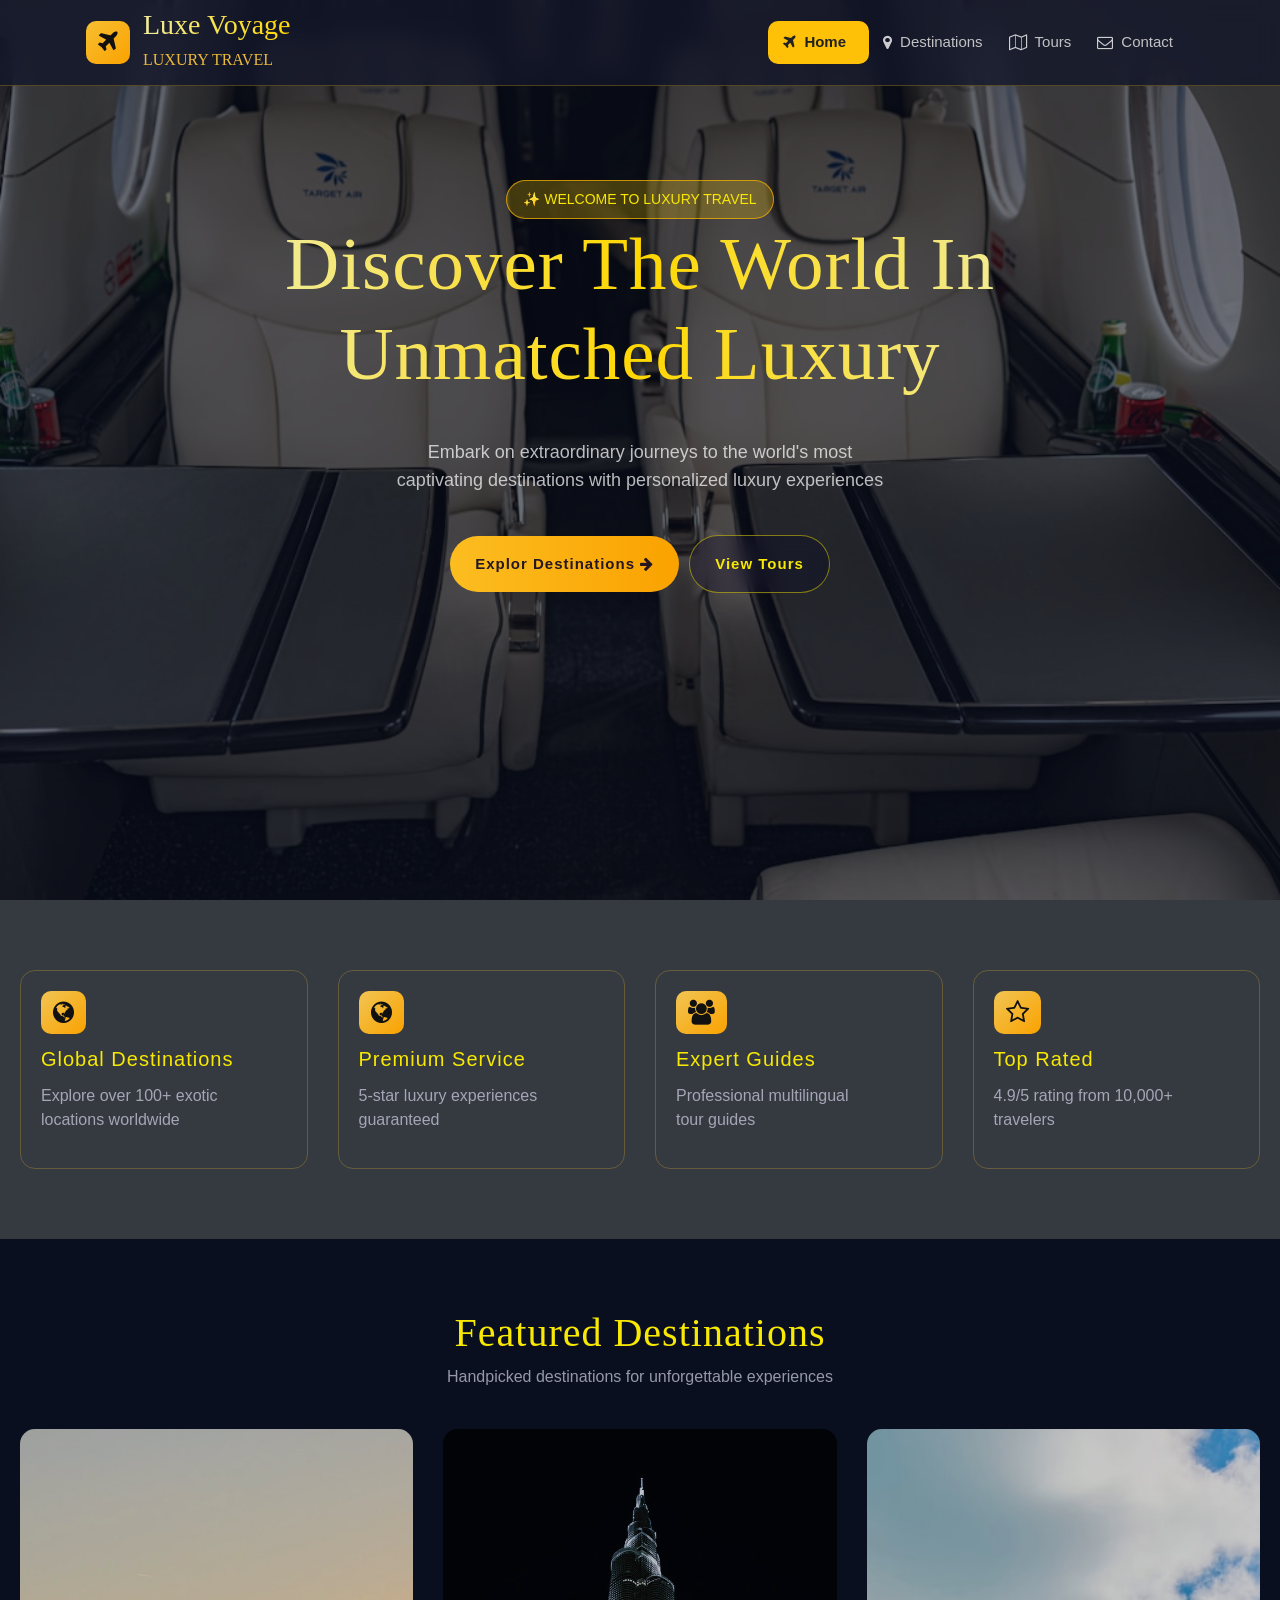
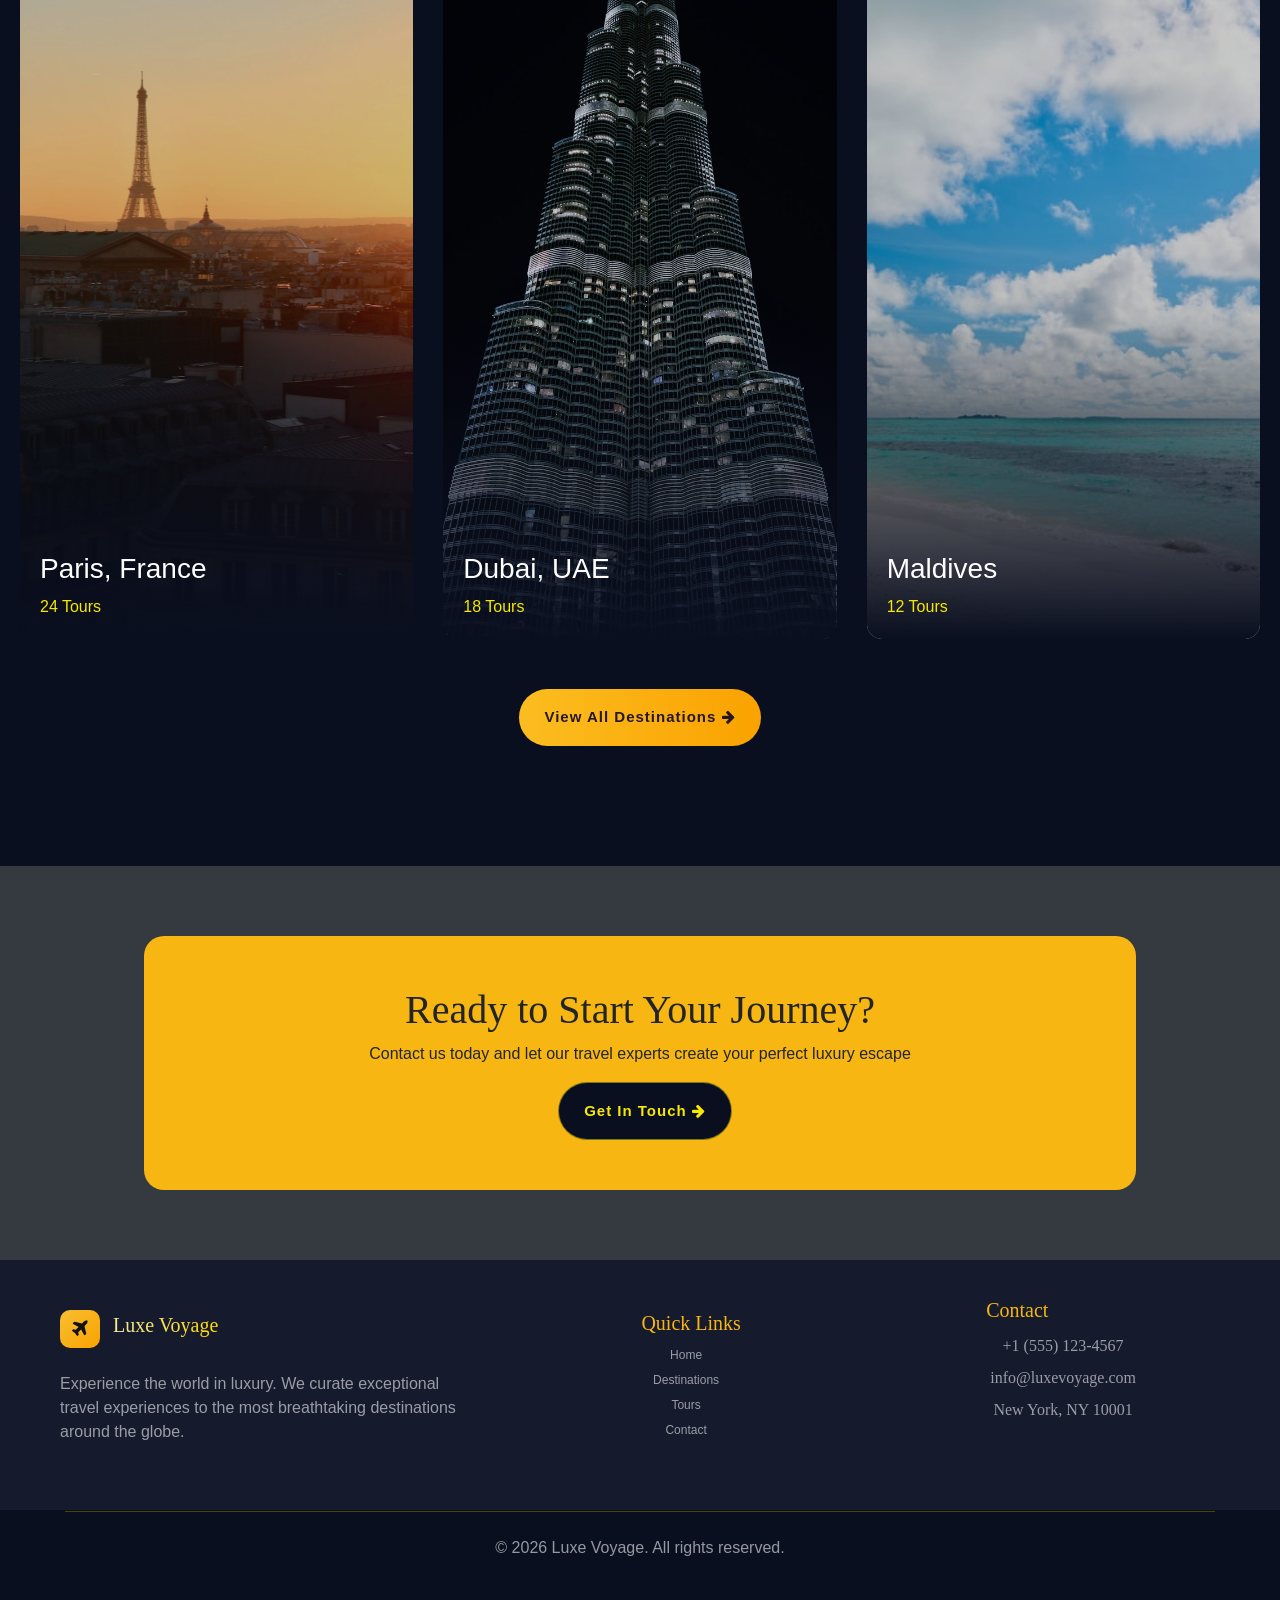
==== index.html @ 3709fa6e "تغيير اسم الصفحة الرئيسية إلى index.html" ====
<!DOCTYPE html5>
<html lang="en">
<head>
    <meta charset="UTF-8">
    <meta name="viewport" content="width=device-width, initial-scale=1.0">
    <title>Home page</title>

    <link rel="stylesheet" href="css/bootstrap.css">
    <link rel="stylesheet" href="css/font-awesome.min.css">
    <link rel="stylesheet" href="css/style.css">
</head>
<body>
     <header>
         <nav class="navbar navbar-expand-lg container">  
            <div class="logo d-flex hover-box" >
                <i class="fa fa-plane hover-i" aria-hidden="true"></i>
                <div class="logo-text">
                    <h3 style="background: linear-gradient(to right,#f1ec9b, gold); 
                        background-clip: text;
                        -webkit-background-clip: text;
                        color: transparent;">Luxe Voyage</h3>
                    <h6>LUXURY TRAVEL</h6>
                </div>
            </div>

         <button type="button" class="navbar-toggler " data-toggle="collapse" data-target="#menu">
                <span class="navbar-toggler-icon icon-nav"><i class="fa fa-bars" aria-hidden="true"></i></span>
            </button>
    
            <div class="collapse navbar-collapse" id="menu">
                <ul class="nav navbar-nav" style="position: absolute; right: 15px;">
                    <li class="nav-item active" style="background-color: #FFC107;border-radius: 10px;padding: 0px 15px;"><i class="fa fa-plane" aria-hidden="true" style="color: #222";></i><a class="nav-link" href="home.html" style="color: #222; font-size: 15px; font-weight: 600;">Home</a></li>

                    <li class="nav-item" ><i class="fa fa-map-marker" aria-hidden="true"></i><a class="nav-link" href="Destinations.html" style="font-size: 15px; color: #e0e0e0d8;">Destinations</a></li>

                    <li class="nav-item " ><i class="fa fa-map-o" aria-hidden="true"></i><a class="nav-link" href="tours.html" style="color: #e0e0e0d8; font-size: 15px;">Tours</a></li>

                    <li class="nav-item"><i class="fa fa-envelope-o" aria-hidden="true"></i><a class="nav-link" href="contact.html" style="color: #e0e0e0d8; font-size: 15px;">Contact</a></li>

                </ul>            
            </div>
                    
        </nav>
    
    </header>


    <section>
        <div class="img-main" style="background-color: #121629fa;">
            <div class="overlay"></div>
            <div class="content w-60 ">
                <h6>✨ WELCOME TO LUXURY TRAVEL</h6>
                <h1>Discover The World In Unmatched Luxury</h1>
                <p>Embark on extraordinary journeys to the world's most captivating destinations with personalized luxury experiences</p>
                <div class="buttons d-flex" style="justify-content: center; align-items: center;">
                    <button class="btn-Destinations"><a href="Destinations.html">Explor Destinations  <i class="fa fa-arrow-right" aria-hidden="true"></i></a></button>
                    <button class="btn-Tours"><a href="tours.html" style="color: #f8e802;">View Tours</a></button>
                </div>

            </div>
        </div>
    </section>

    <section class="bg-dark" style="padding: 70px 20px;">
        <div class="row" id="hover-container">
            <div class="col-lg-3 hover-box">
                <div class="data">
                    <i class="fa fa-globe" aria-hidden="true"></i>
                    <h4>Global Destinations</h4>
                    <p>Explore over 100+ exotic locations worldwide</p>
                </div>
            </div>
            <div class="col-lg-3 hover-box">
                <div class="data ">
                    <i class="fa fa-globe" aria-hidden="true"></i>
                    <h4>Premium Service</h4>
                    <p>5-star luxury experiences guaranteed</p>
                </div>
            </div>
            <div class="col-lg-3 hover-box">
                <div class="data">
                    <i class="fa fa-users" aria-hidden="true"></i>
                    <h4>Expert Guides</h4>
                    <p>Professional multilingual tour guides</p>
                </div>
            </div>
            <div class="col-lg-3 hover-box">
                <div class="data">
                    <i class="fa fa-star-o" aria-hidden="true"></i>
                    <h4>Top Rated</h4>
                    <p>4.9/5 rating from 10,000+ travelers</p>
                </div>
            </div>
        </div>
    </section>

    <section style="padding: 70px 20px; background-color: #0a0f20;">
        <div class="head text-center">
            <h1>Featured Destinations</h1>
            <p>Handpicked destinations for unforgettable experiences</p>
        </div>
        <br>
        <div class="row">
            <div class="col-lg-4">
                <div class="one">
                    <div class="img1">
                        <div class="overlay-img">
                       
                            <h3 style="color: #fff; position: absolute; left: 20px; bottom: 45px;">Paris, France</h3>
                            <span style="color: #f8e802; position: absolute; left: 20px; bottom: 20px;">24 Tours</span>
                        </div>
                     </div>
               
                </div>    
                    
                </div>
            
            <div class="col-lg-4">
                <div class="one" style="overflow: hidden;">
                    <div class="img2">
                    <div class="overlay-img">
                    
                        <h3 style="color: #fff; position: absolute; left: 20px; bottom: 45px;">Dubai, UAE</h3>
                        <span style="color: #f8e802; position: absolute; left: 20px; bottom: 20px;">18 Tours</span>
                   
                </div>
                    
                </div>
                </div>
                
            </div>
            <div class="col-lg-4">
                <div class="one" style="overflow: hidden;">
                    <div class="img3">
                    <div class="overlay-img">
                    
                        <h3 style="color: #fff; position: absolute; left: 20px; bottom: 45px;">Maldives</h3>
                        <span style="color: #f8e802; position: absolute; left: 20px; bottom: 20px;">12 Tours</span>
                    
                </div>
                    
                </div>
                </div>
                
            </div>
        </div>
        <button class="btn-Destinations" style="margin: 50px auto;"><a href="Destinations.html">View All Destinations  <i class="fa fa-arrow-right" aria-hidden="true"></i></a></button>
        
    </section>

    <section style="padding: 70px 20px;" class="bg-dark">
        <div class="contact">
            <h1>Ready to Start Your Journey?</h1>
            <p>Contact us today and let our travel experts create your perfect luxury escape</p>
            <button class="btn-Tours"><a href="contact.html" style="color: #f8e802;">Get In Touch  <i class="fa fa-arrow-right" aria-hidden="true"></i></a></button>
        </div>
    </section>

    <footer class="d-flex">
        <div class="foot">
            <div  class="logo d-flex" style="justify-content: flex-start; align-items: center;">
                <i class="fa fa-plane" aria-hidden="true" style="font-size: 20px;"></i>
                
                    <h3 style="background: linear-gradient(to right,#f1ec9b, gold); 
                        background-clip: text;
                        -webkit-background-clip: text;
                        color: transparent;
                        font-size: 20px;">Luxe Voyage</h3>
            </div>
            <br>
            <p>Experience the world in luxury. We curate exceptional travel experiences to the most breathtaking destinations around the globe.</p>
        </div>
        <div class="quick-links">           
            <h4>Quick Links</h4>
            <ul>
                <li><a href="home.html">Home</a></li>
                <li><a href="Destinations.html">Destinations</a></li>
                <li><a href="tours.html">Tours</a></li>
                <li><a href="contact.html">Contact</a></li>
            </ul>
        </div>
        <div class="number" style="margin-top: -30px;">
            <h4>Contact</h4>
            <ul>
                <li>+1 (555) 123-4567</li>
                <li>info@luxevoyage.com</li>
                <li>New York, NY 10001</li>
            </ul>
        </div>

    </footer>
    <div class="footer">
        <hr style="background-color: #f8b60252; width: 90%; margin: auto;">
        <br>
        <p>© 2026 Luxe Voyage. All rights reserved.</p>
        <br>
    </div>
    
    <div class="scroll-btn">
        <i class="fa fa-arrow-up" aria-hidden="true"></i>
    </div>


    <script src="js/jquery.js"></script>
    <!-- <script src="js/popper.js"></script> -->
    <script src="js/bootstrap.js"></script>
    <script src="js/main.js"></script>
    
</body>
</html>
---- css/style.css ----
*{
    padding: 0;
    margin: 0;
    box-sizing: border-box;
    font-family: Playfair Display;
    
}
i{
    transition: 0.2s;
}
.overlay{
    position: absolute;
     background-color: #0a0f209a; 
     top: 0; 
     right: 0; 
     height: 100%;
      width: 100%;
}

a, p{
    font-family: Arial, Helvetica, sans-serif;
}
header{
    position: fixed;
    width: 100%;
    z-index: 9;
    border-bottom: 1px solid #ffc10742;
    background-color: #121629c7;
    backdrop-filter: blur(10px);
    resize: vertical;
}
.icon-nav{
    position: relative;
     
}
.icon-nav i{
    color: #ffffffab;
    position: absolute;
    font-size: 30px;
    text-align: center;
    right: 8%;
}
nav{
    display: flex;
    justify-content: space-between;
    align-items: center;
    
}
.logo{
    color: #ebb93b;
    display: flex;
    align-items: center;
    justify-content: space-between;
}
.logo i{
    background: linear-gradient(to bottom right,#f7bf32, #faa200);
    font-size: 25px;
    padding: 9px 12px;
    border-radius: 10px;
    margin-right: 13px;
    color: #111;
}
ul li{
    display: flex;
    justify-content: center;
    align-items: center;
    margin-right: 10px;
    padding: 2px 4px;
}
ul li:hover, .btn:hover{
    background-color: #eeeeee1e;
    border-radius: 5px;
}

ul li a{
    color: #fff;
    font-size: 12px;
}
ul li i{
    color: #ffffffc9;
}
ul .active{
    background-color: #FFC107;
    border-radius: 5px;
    padding: 1px 8px;
    color: #fff;
}
.img-main{
    background-image: url('../images/main.jpg');
    background-position: center;
    height: 100vh;
    width: 100%;
    background-size: cover;
    background-repeat: no-repeat;
    position: relative;
}
.content{
    position: absolute;
    left: 20%;
    top: 20%;
    right: 20%;
    text-align: center;
}
.content h6{
    text-align: center;
    margin: auto;
    color: #f8e802;
    background-color: #f8cb023f;
    border: 1px solid #f8b202bb;
    padding:10px;
    width: 35%;
    font-family: Arial, Helvetica, sans-serif;
    border-radius: 30px;
    font-weight: 350;
    font-size: 14px;
}
.content h1{
    background: linear-gradient(to right,#f1ec9b, gold, #f1ec9b); 
    background-clip: text;
    -webkit-background-clip: text;
    color: transparent;
    font-size: 75px;
    letter-spacing: 1px;
}
.content p{
    color: #ffffffb7;
    width: 65%;
     text-align: center;
    margin: auto;
    font-size: 18;
    font-family: Arial, Helvetica, sans-serif;
    line-height: 1.55;
    margin: 40px auto;
}
.btn-Destinations{
    background: linear-gradient(to right,#fcbd20, #faa200);
    padding:17px 25px;
    border-radius: 30px;
    outline: none;
    border: none;
    display: flex;
    align-items: center;
    transition: 0.5s;
}
.btn-Destinations:hover{
    box-shadow:0px 8px 8px  #eeae0e91;
}
.btn-Destinations a, .btn-Tours a{
    color: #040127de;
    font-size: 15px;
    letter-spacing: 1px;
    font-weight: 550;
}
.btn-Tours{
    padding:17px 25px;
    border-radius: 30px;
    outline: none;
    border: .1px solid #f8e8027a;
    background-color: #04012744;
    margin-left: 10px;
    transition: 0.5s;
    backdrop-filter: blur(10px);
}
.btn-Tours:hover{
    background-color: #04012769;
    backdrop-filter: blur(10px);
}
.data{
    border: 1px solid #f7bf3242;
    padding: 20px;
    border-radius: 15px;
    transition: 0.5s;

}
.data:hover{
    border: 1px solid #f8e802c5;
}
.data h4{
    color: #f8e802;
    font-family: Arial, Helvetica, sans-serif;
    margin: 13px 0;
    font-size: 20px;
    letter-spacing: 1px;
}
.data p{
    color: #e0def3a8;
    width: 80%;
}
.data i{
   background: linear-gradient(to bottom right,#f1c554, #faa200);
   font-size: 25px;
   padding: 9px 12px;
   border-radius: 10px;
   margin-right: 13px;
   color: #111;
   transition: all 0.4s cubic-bezier(0.175, 0.885, 0.32, 1.275);
}
.data:hover i {   
    box-shadow: 
        0 0 15px #ffc107e6, 
        0 0 30px #ffc10799,
        0 0 50px #ff98004d;    
}
.head h1{
     color: #f8e802;
     letter-spacing: 1px;
}
.head p{
    color: #e0def3a8;
}
.overlay-img{
  position: absolute;
  background-color: #0a0f2033;
  top: 0;
  right: 0;
  left: 0;
  bottom: 0;
  height: 100%;
  width: 100%;
  transition:0.5s;
  z-index: 1;
}
.img1 {
  position: relative;
  overflow: hidden;
  height: 90vh;
  display: flex;
  flex-direction: column;
  justify-content: flex-end;
  padding: 20px;
  border-radius: 15px;
}
.img1::before {
  content: "";
  position: absolute;
  top: 0; 
  left: 0;
  width: 100%;
  height: 100%;
  background-image: linear-gradient(to bottom, rgba(0,0,0,0) 60%, #0a0f20 100%),
    url('../images/paris0.jpg');
  background-size: cover;
  background-position: center;
  transition: transform 0.5s ease;
  z-index: 1; /* لجعلها خلف النص */
}
.img1:hover::before {
  transform: scale(1.07);
}
.img2 {
  position: relative;
  overflow: hidden;
  height: 90vh;
  display: flex;
  flex-direction: column;
  justify-content: flex-end;
  padding: 20px;
  border-radius: 15px;
}
.img2::before {
  content: "";
  position: absolute;
  top: 0; 
  left: 0;
  width: 100%;
  height: 100%;
  background-image: linear-gradient(to bottom, rgba(0,0,0,0) 60%, #0a0f20 100%),
    url('../images/dubai0.jpg');
  background-size: cover;
  background-position: center;
  transition: transform 0.5s ease;
  z-index: 1; /* لجعلها خلف النص */
}
.img2:hover::before {
  transform: scale(1.07);
}
.img3 {
  position: relative;
  overflow: hidden;
  height: 90vh;
  display: flex;
  flex-direction: column;
  justify-content: flex-end;
  padding: 20px;
  border-radius: 15px;
}
.img3::before {
  content: "";
  position: absolute;
  top: 0; 
  left: 0;
  width: 100%;
  height: 100%;
  background-image: linear-gradient(to bottom, rgba(0,0,0,0) 60%, #0a0f20 100%),
    url('../images/maldiv.jpg');
  background-size: cover;
  background-position: center;
  transition: transform 0.5s ease;
  z-index: 1; /* لجعلها خلف النص */
}
.img3:hover::before {
  transform: scale(1.07);
}

.overlay-img h3, span{
    font-family: Arial, Helvetica, sans-serif;
}
.contact{
    background-color: #f7b612;
    text-align: center;
    padding: 50px;
    width: 80%;
    margin: auto;
    border-radius: 20px;
}
.contact button{
    background-color: #0a0f20;
}
.contact button:hover{
    background-color: #0a0f20ce;
}
footer{
    background-color: #121629fa;
    padding:50px 60px;
    justify-content: space-between;
    align-items: center;
    
}
footer p , .footer p{
    color: #eeeeee9d;
}
.foot{
    width: 35%;
}
.quick-links h4, .number h4{
    color: #f7b612;
    font-size: 20px;
}
.quick-links ul li a, .number ul li{
    color: #eeeeee9d;
    line-height: 1.75;
}
.quick-links, .number{
    margin-right: 70px;

}
.footer{
    background-color: #0a0f20;
    padding: 1px;
    text-align: center;
}
.scroll-btn{
    width: 40px;
    height: 40px;
    border-radius: 50%;
    /* position: absolute; */
    bottom: 10px;
    right: 10px;
    background: linear-gradient(to top,#f7c139, #FFC107);
    display: flex;
    justify-content: center;
    align-items: center;
    cursor: pointer;
    display: none;
    position: fixed;
    z-index: 99;
}
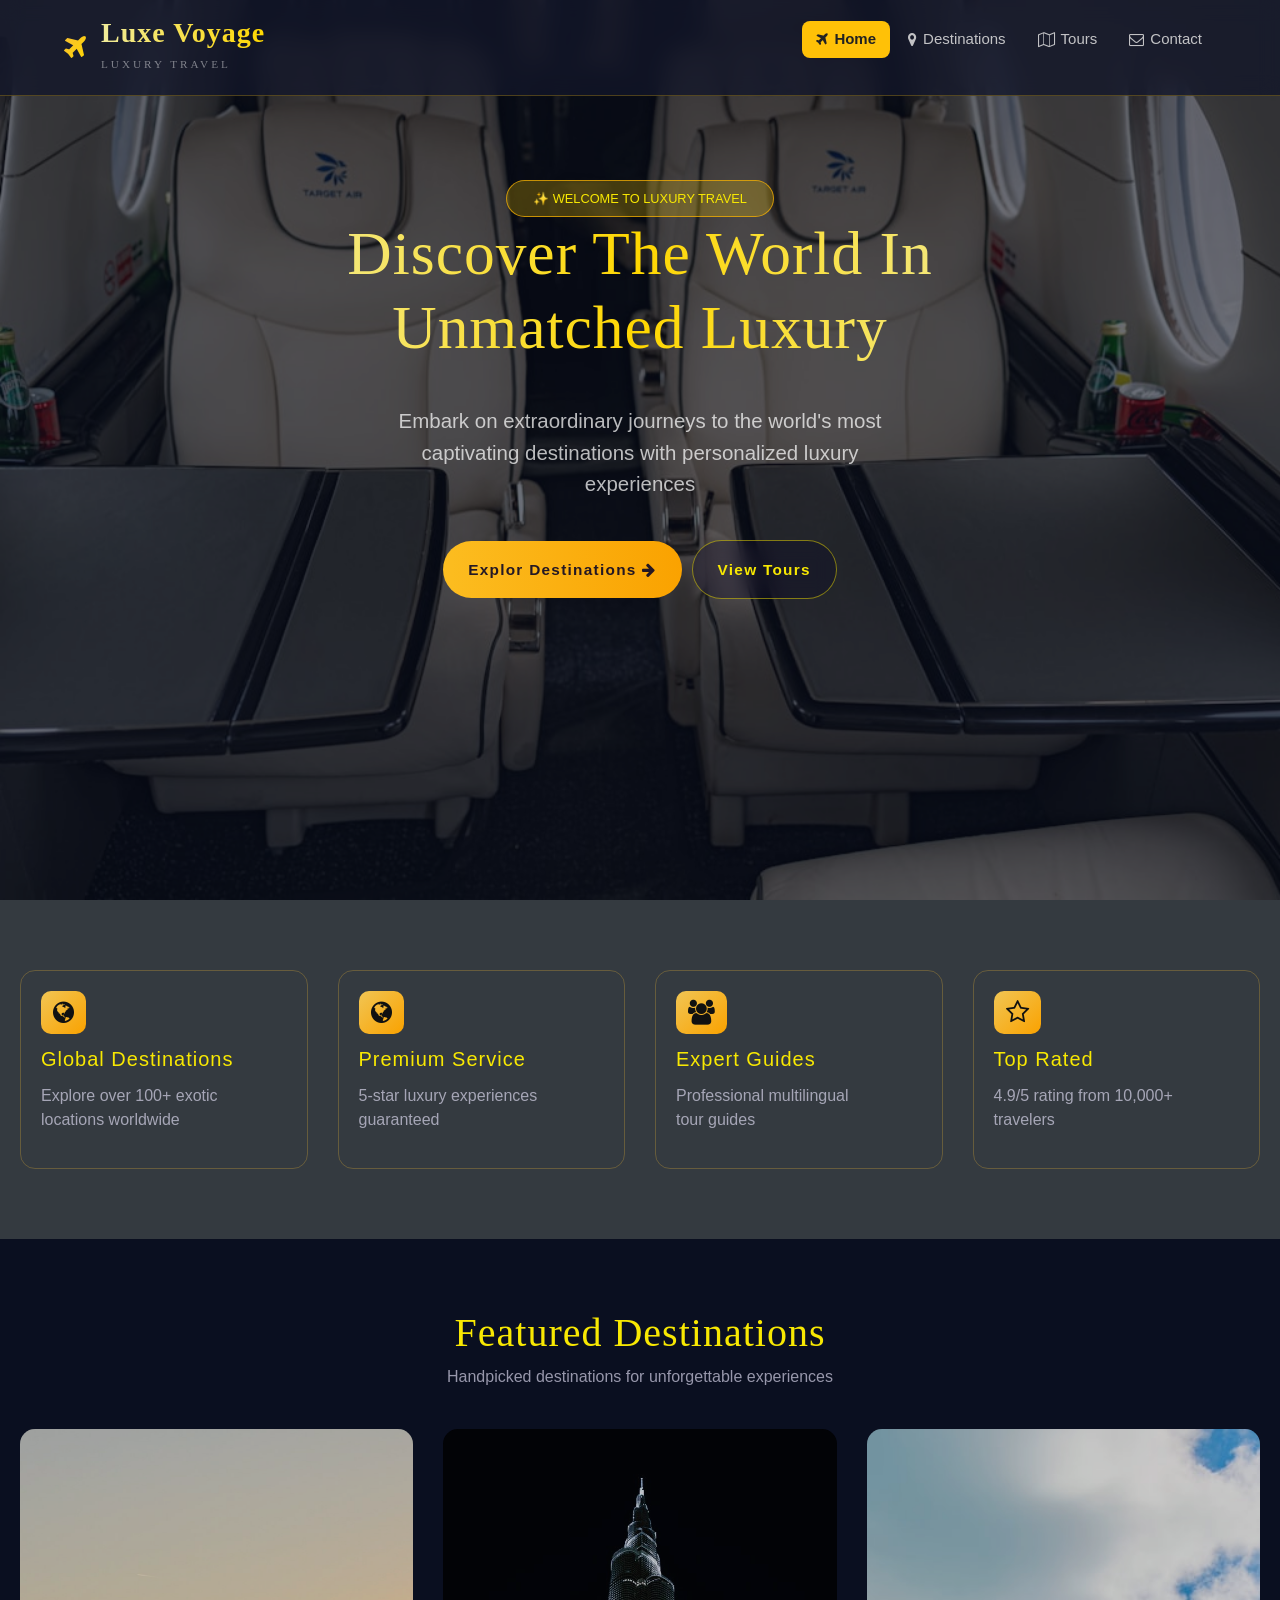
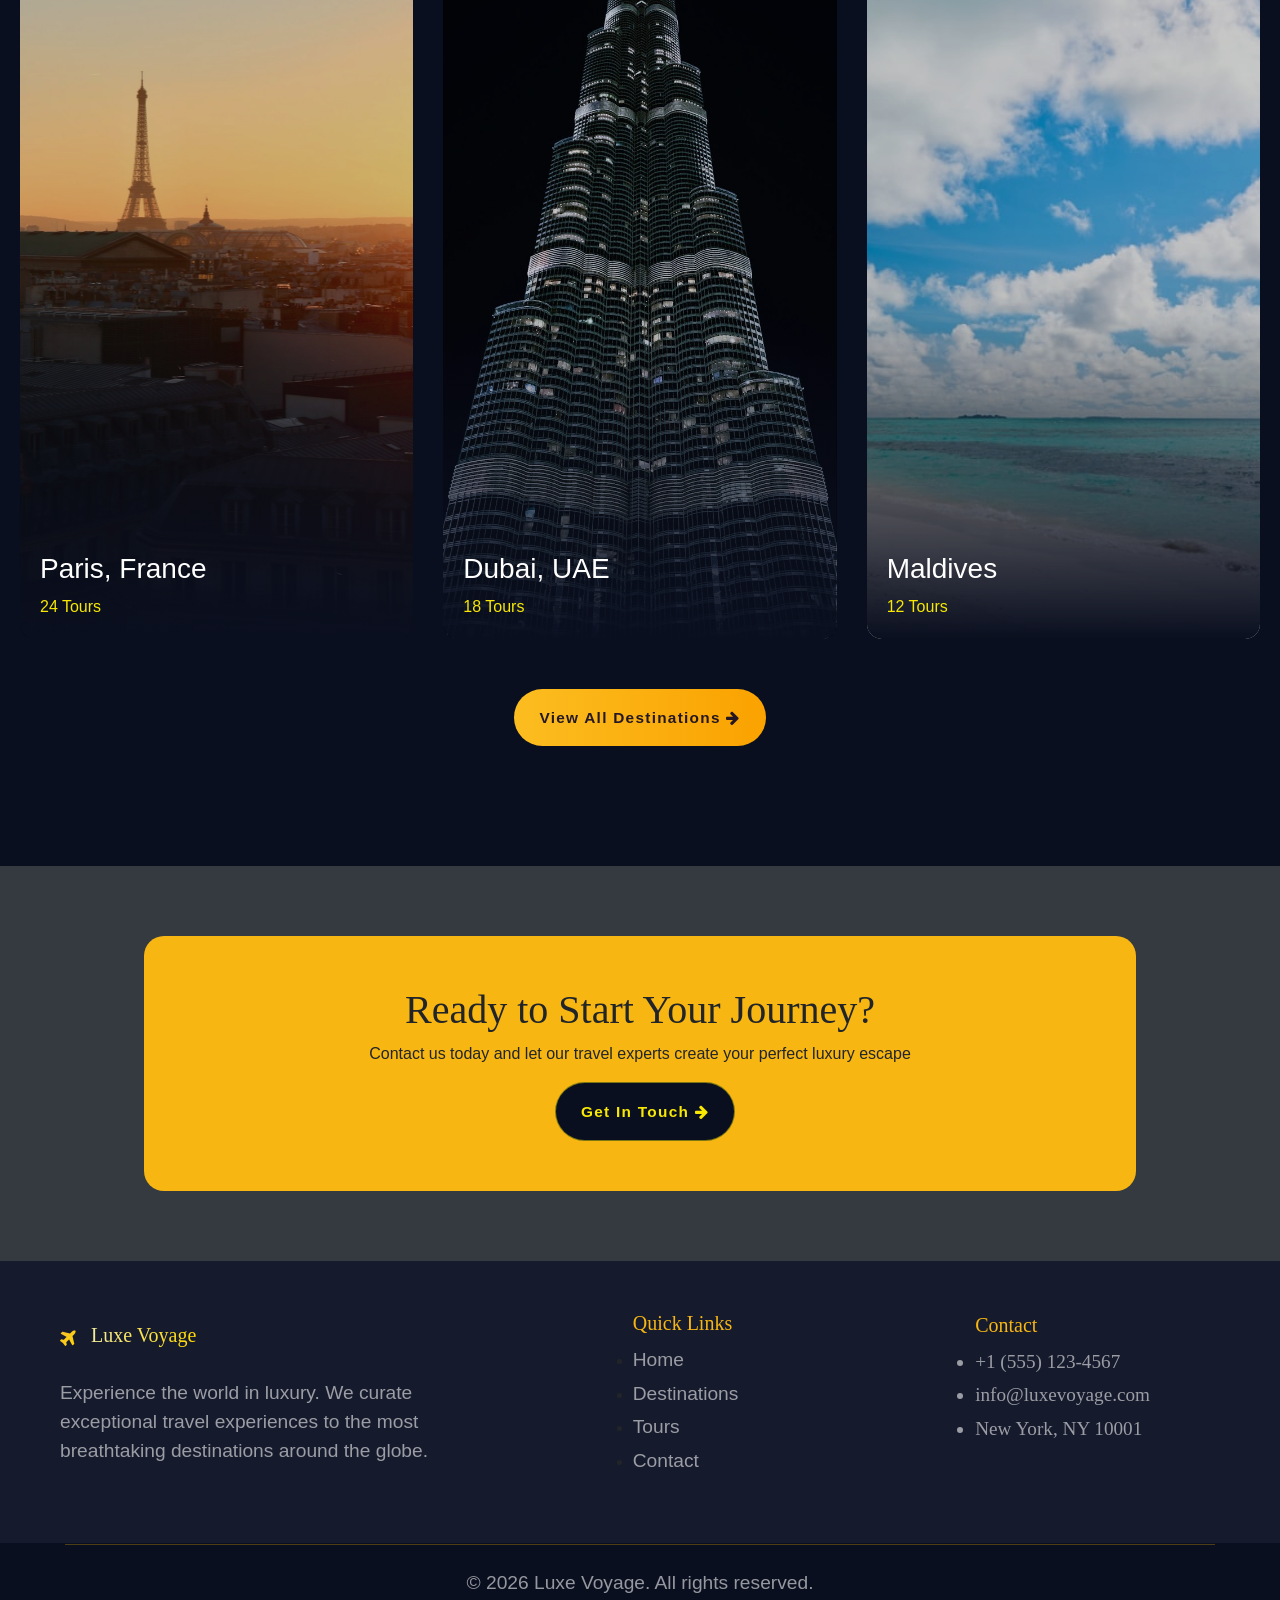
==== commit b9ce628d: "تعديل في تجاوب الصفحات" ====
--- a/index.html
+++ b/index.html
@@ -8,41 +8,37 @@
     <link rel="stylesheet" href="css/bootstrap.css">
     <link rel="stylesheet" href="css/font-awesome.min.css">
     <link rel="stylesheet" href="css/style.css">
+
 </head>
 <body>
-     <header>
-         <nav class="navbar navbar-expand-lg container">  
-            <div class="logo d-flex hover-box" >
-                <i class="fa fa-plane hover-i" aria-hidden="true"></i>
-                <div class="logo-text">
-                    <h3 style="background: linear-gradient(to right,#f1ec9b, gold); 
-                        background-clip: text;
-                        -webkit-background-clip: text;
-                        color: transparent;">Luxe Voyage</h3>
-                    <h6>LUXURY TRAVEL</h6>
-                </div>
-            </div>
-
-         <button type="button" class="navbar-toggler " data-toggle="collapse" data-target="#menu">
-                <span class="navbar-toggler-icon icon-nav"><i class="fa fa-bars" aria-hidden="true"></i></span>
-            </button>
-    
-            <div class="collapse navbar-collapse" id="menu">
-                <ul class="nav navbar-nav" style="position: absolute; right: 15px;">
-                    <li class="nav-item active" style="background-color: #FFC107;border-radius: 10px;padding: 0px 15px;"><i class="fa fa-plane" aria-hidden="true" style="color: #222";></i><a class="nav-link" href="home.html" style="color: #222; font-size: 15px; font-weight: 600;">Home</a></li>
-
-                    <li class="nav-item" ><i class="fa fa-map-marker" aria-hidden="true"></i><a class="nav-link" href="Destinations.html" style="font-size: 15px; color: #e0e0e0d8;">Destinations</a></li>
-
-                    <li class="nav-item " ><i class="fa fa-map-o" aria-hidden="true"></i><a class="nav-link" href="tours.html" style="color: #e0e0e0d8; font-size: 15px;">Tours</a></li>
-
-                    <li class="nav-item"><i class="fa fa-envelope-o" aria-hidden="true"></i><a class="nav-link" href="contact.html" style="color: #e0e0e0d8; font-size: 15px;">Contact</a></li>
-
-                </ul>            
-            </div>
-                    
-        </nav>
-    
-    </header>
+     
+
+<header>
+  <nav class="navbar">
+    <a class="logo" href="#">
+      <i class="fa fa-plane"></i>
+      <div class="logo-text">
+        <h3>Luxe Voyage</h3>
+        <h6>LUXURY TRAVEL</h6>
+      </div>
+    </a>
+
+    <button class="navbar-toggler" onclick="toggleMenu()" id="toggler">
+      <i class="fa fa-bars" id="toggler-icon"></i>
+    </button>
+
+    <div class="nav-collapse" id="navMenu">
+      <ul class="nav-menu">
+        <li><a class="nav-item active" href="home.html"><i class="fa fa-plane"></i> Home</a></li>
+        <li><a class="nav-item" href="Destinations.html"><i class="fa fa-map-marker"></i> Destinations</a></li>
+        <li><a class="nav-item" href="tours.html"><i class="fa fa-map-o"></i> Tours</a></li>
+        <li><a class="nav-item" href="contact.html"><i class="fa fa-envelope-o"></i> Contact</a></li>
+      </ul>
+    </div>
+  </nav>
+</header>
+
+
 
 
     <section>
@@ -200,7 +196,7 @@
         <i class="fa fa-arrow-up" aria-hidden="true"></i>
     </div>
 
-
+    
     <script src="js/jquery.js"></script>
     <!-- <script src="js/popper.js"></script> -->
     <script src="js/bootstrap.js"></script>
--- a/css/style.css
+++ b/css/style.css
@@ -14,77 +14,158 @@
      top: 0; 
      right: 0; 
      height: 100%;
-      width: 100%;
+     width: 100%;
 }
 
 a, p{
     font-family: Arial, Helvetica, sans-serif;
 }
-header{
-    position: fixed;
+
+header {
+  background-color: #121629c7;
+  border-bottom: 1px solid #ffc10742;
+  /* position: relative; */
+  resize: vertical;
+  backdrop-filter: blur(10px);
+  position: fixed;
     width: 100%;
-    z-index: 9;
-    border-bottom: 1px solid #ffc10742;
-    background-color: #121629c7;
-    backdrop-filter: blur(10px);
-    resize: vertical;
-}
-.icon-nav{
-    position: relative;
-     
-}
-.icon-nav i{
-    color: #ffffffab;
+    z-index: 999;
+}
+.navbar {
+  display: flex;
+  align-items: center;
+  justify-content: space-between;
+  padding: 16px 24px;
+  max-width: 1200px;
+  margin: 0 auto;
+  position: relative;
+}
+.logo {
+  display: flex;
+  align-items: center;
+  gap: 15px;
+  color: #ebb93b;
+}
+.logo .fa-plane {
+  
+  font-size: 1.75rem;
+  background: linear-gradient(to bottom right,#f7bf32, gold);
+  -webkit-background-clip: text;
+  background-clip: text;
+  color: transparent;
+  transition: transform 0.3s ease;
+}
+.logo:hover .fa-plane { 
+    transform: rotate(-20deg) scale(1.1); 
+}
+.logo-text h3 {
+  background: linear-gradient(to right,#f1ec9b, gold);
+  -webkit-background-clip: text;
+  background-clip: text;
+  color: transparent;
+  font-size: 1.75rem;
+  font-weight: 700;
+  letter-spacing: 1px;
+}
+.logo-text h6 {
+  color: rgba(255,255,255,0.45);
+  font-size: 0.7rem;
+  letter-spacing: 3px;
+  font-weight: 400;
+}
+.navbar-toggler {
+  display: none;
+  background: transparent;
+  border: 1px solid rgba(255,193,7,0.4);
+  border-radius: 6px;
+  padding: 7px 10px;
+  cursor: pointer;
+  color: gold;
+  font-size: 18px;
+  transition: all 0.2s;
+}
+.navbar-toggler:hover { 
+    background: rgba(255,193,7,0.1); 
+}
+.nav-menu {
+  display: flex;
+  align-items: center;
+  list-style: none;
+  gap: 4px;
+}
+.nav-item {
+  display: flex;
+  align-items: center;
+  gap: 6px;
+  padding: 7px 14px;
+  border-radius: 8px;
+  cursor: pointer;
+  transition: all 0.2s;
+  color: rgba(224,224,224,0.85);
+  font-size: 15px;
+  font-weight: 500;
+  text-decoration: none;
+}
+.nav-item:hover { 
+    background: rgba(255,193,7,0.1); 
+    color: gold; 
+}
+.nav-item.active {
+  background: #FFC107;
+  color: #222;
+  font-weight: 700;
+}
+@media (max-width: 768px) {
+    .navbar-toggler {
+        display: block; 
+    }
+
+    .nav-collapse {
+        display: none;
+        position: absolute;
+        top: 100%;
+        left: 0; right: 0;
+        background: #0d0d1a;
+        border-top: 1px solid rgba(255,193,7,0.15);
+        padding: 8px 0;
+        z-index: 99;
+    }
+
+    .nav-collapse.open { 
+        display: block; 
+    }
+
+    .nav-menu {
+        flex-direction: column;
+        align-items: stretch;
+        padding: 0 16px;
+        gap: 0;
+  }
+
+    .nav-item {
+    padding: 12px 16px;
+    font-size: 15px;
+  }
+  .content{
     position: absolute;
-    font-size: 30px;
-    text-align: center;
-    right: 8%;
-}
-nav{
-    display: flex;
-    justify-content: space-between;
-    align-items: center;
+    left: 10%;
+    top: 10%;
+    right: 10%;
+    text-align: center;
+    }
+    .data, .one{
+        margin-bottom: 7px;
+    }
+    footer{
+        display: block;
+        gap: 30px;
+        margin: auto;
+    }
+
     
 }
-.logo{
-    color: #ebb93b;
-    display: flex;
-    align-items: center;
-    justify-content: space-between;
-}
-.logo i{
-    background: linear-gradient(to bottom right,#f7bf32, #faa200);
-    font-size: 25px;
-    padding: 9px 12px;
-    border-radius: 10px;
-    margin-right: 13px;
-    color: #111;
-}
-ul li{
-    display: flex;
-    justify-content: center;
-    align-items: center;
-    margin-right: 10px;
-    padding: 2px 4px;
-}
-ul li:hover, .btn:hover{
-    background-color: #eeeeee1e;
-    border-radius: 5px;
-}
-
-ul li a{
-    color: #fff;
-    font-size: 12px;
-}
-ul li i{
-    color: #ffffffc9;
-}
-ul .active{
-    background-color: #FFC107;
-    border-radius: 5px;
-    padding: 1px 8px;
-    color: #fff;
-}
+
+
 .img-main{
     background-image: url('../images/main.jpg');
     background-position: center;
@@ -112,22 +193,22 @@
     font-family: Arial, Helvetica, sans-serif;
     border-radius: 30px;
     font-weight: 350;
-    font-size: 14px;
+    font-size: 1vw;
 }
 .content h1{
     background: linear-gradient(to right,#f1ec9b, gold, #f1ec9b); 
     background-clip: text;
     -webkit-background-clip: text;
     color: transparent;
-    font-size: 75px;
+    font-size: 4.8vw;
     letter-spacing: 1px;
 }
 .content p{
     color: #ffffffb7;
     width: 65%;
-     text-align: center;
+    text-align: center;
     margin: auto;
-    font-size: 18;
+    font-size: 1.6vw;
     font-family: Arial, Helvetica, sans-serif;
     line-height: 1.55;
     margin: 40px auto;
@@ -141,14 +222,15 @@
     display: flex;
     align-items: center;
     transition: 0.5s;
+    
 }
 .btn-Destinations:hover{
     box-shadow:0px 8px 8px  #eeae0e91;
 }
 .btn-Destinations a, .btn-Tours a{
     color: #040127de;
-    font-size: 15px;
-    letter-spacing: 1px;
+    font-size: 1.2vw;
+    letter-spacing: 0.1vw;
     font-weight: 550;
 }
 .btn-Tours{
@@ -165,6 +247,39 @@
     background-color: #04012769;
     backdrop-filter: blur(10px);
 }
+/* @media screen and (max-width: 1024px) {
+    .nav-links {
+        display: none;
+        flex-direction: column;
+        position: absolute;
+        top: 70px;
+        right: 0;
+        width: 100%;
+        background-color: #ffffff;
+        border-top: 1px solid #e1e8ed;
+        padding: 20px;
+        gap: 15px;
+        text-align: center;
+    }
+    .nav-links.active {
+        display: flex;
+    }
+    .hamburger {
+        display: block;
+    }
+    .nav-link {
+        display: block;
+        width: 100%;
+        border: none;
+        padding: 10px 0;
+    }
+    .nav-link:hover {
+        background-color: #f1f3f5;
+    }
+    .auth-buttons{
+        margin: auto;
+    }
+} */
 .data{
     border: 1px solid #f7bf3242;
     padding: 20px;
@@ -328,6 +443,7 @@
 }
 footer p , .footer p{
     color: #eeeeee9d;
+    font-size: 1.5vw;
 }
 .foot{
     width: 35%;
@@ -339,6 +455,7 @@
 .quick-links ul li a, .number ul li{
     color: #eeeeee9d;
     line-height: 1.75;
+    font-size: 1.5vw;
 }
 .quick-links, .number{
     margin-right: 70px;
